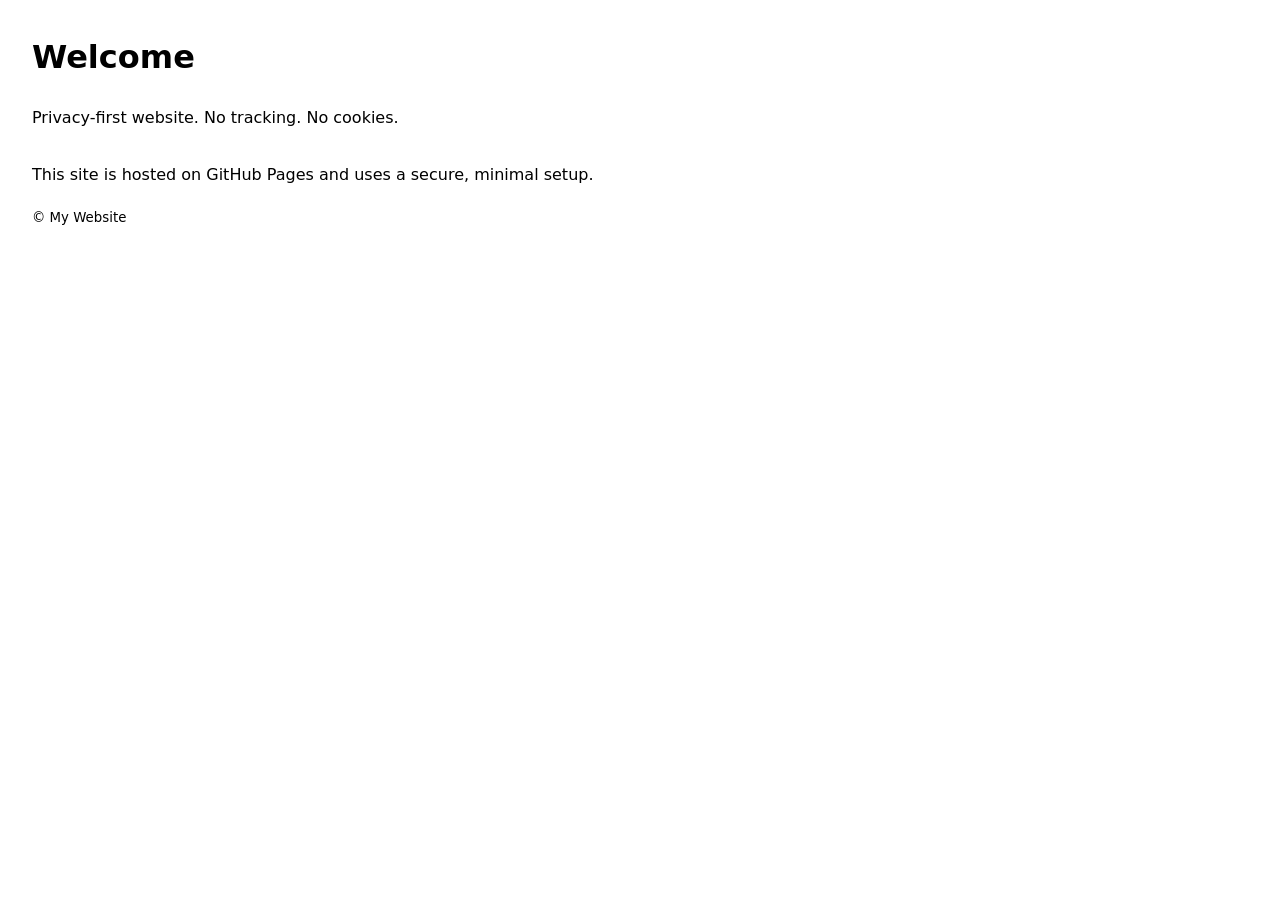
==== index.html @ 748b7004 "Create index.html" ====
<!DOCTYPE html>
<html lang="en">
<head>
  <!-- Basic -->
  <meta charset="UTF-8">
  <title>My Website</title>
  <meta name="viewport" content="width=device-width, initial-scale=1">

  <!-- Privacy-friendly defaults -->
  <meta name="referrer" content="no-referrer">
  <meta name="robots" content="index, follow">

  <!-- Content Security Policy (works on GitHub Pages) -->
  <meta http-equiv="Content-Security-Policy"
        content="
          default-src 'self';
          img-src 'self' data:;
          style-src 'self' 'unsafe-inline';
          script-src 'self';
          object-src 'none';
          base-uri 'self';
          form-action 'self';
          frame-ancestors 'none';
          upgrade-insecure-requests;
        ">

  <!-- Prevent MIME sniffing -->
  <meta http-equiv="X-Content-Type-Options" content="nosniff">

  <!-- Prevent clickjacking -->
  <meta http-equiv="X-Frame-Options" content="DENY">

  <!-- Disable overly invasive browser features -->
  <meta http-equiv="Permissions-Policy"
        content="camera=(), microphone=(), geolocation=(), payment=()">

  <!-- Basic styling (no external assets) -->
  <style>
    body {
      font-family: system-ui, -apple-system, BlinkMacSystemFont, sans-serif;
      margin: 2rem;
      line-height: 1.6;
      max-width: 800px;
    }
    header, footer {
      margin-bottom: 2rem;
    }
  </style>
</head>

<body>
  <header>
    <h1>Welcome</h1>
    <p>Privacy-first website. No tracking. No cookies.</p>
  </header>

  <main>
    <p>
      This site is hosted on GitHub Pages and uses a secure, minimal setup.
    </p>
  </main>

  <footer>
    <small>
      © <span id="year"></span> My Website
    </small>
  </footer>

  <!-- Local, minimal JS only -->
  <script>
    document.getElementById('year').textContent =
      new Date().getFullYear();
  </script>
</body>
</html>
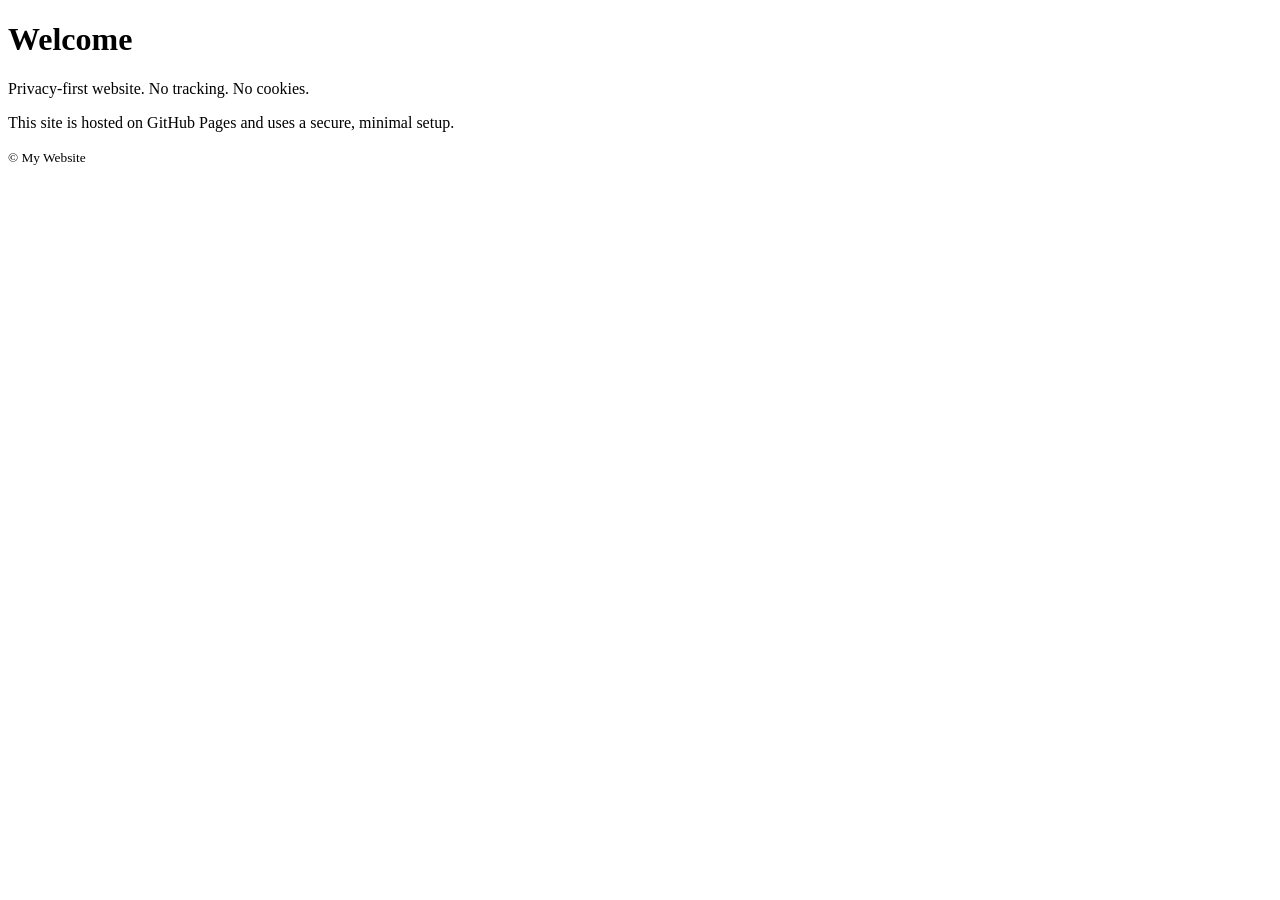
==== commit a35fffd4: "Update index.html" ====
--- a/index.html
+++ b/index.html
@@ -34,18 +34,8 @@
   <meta http-equiv="Permissions-Policy"
         content="camera=(), microphone=(), geolocation=(), payment=()">
 
-  <!-- Basic styling (no external assets) -->
-  <style>
-    body {
-      font-family: system-ui, -apple-system, BlinkMacSystemFont, sans-serif;
-      margin: 2rem;
-      line-height: 1.6;
-      max-width: 800px;
-    }
-    header, footer {
-      margin-bottom: 2rem;
-    }
-  </style>
+  <!-- Basic styling (external assets) -->
+  <link rel="stylesheet" href="styles.css">
 </head>
 
 <body>
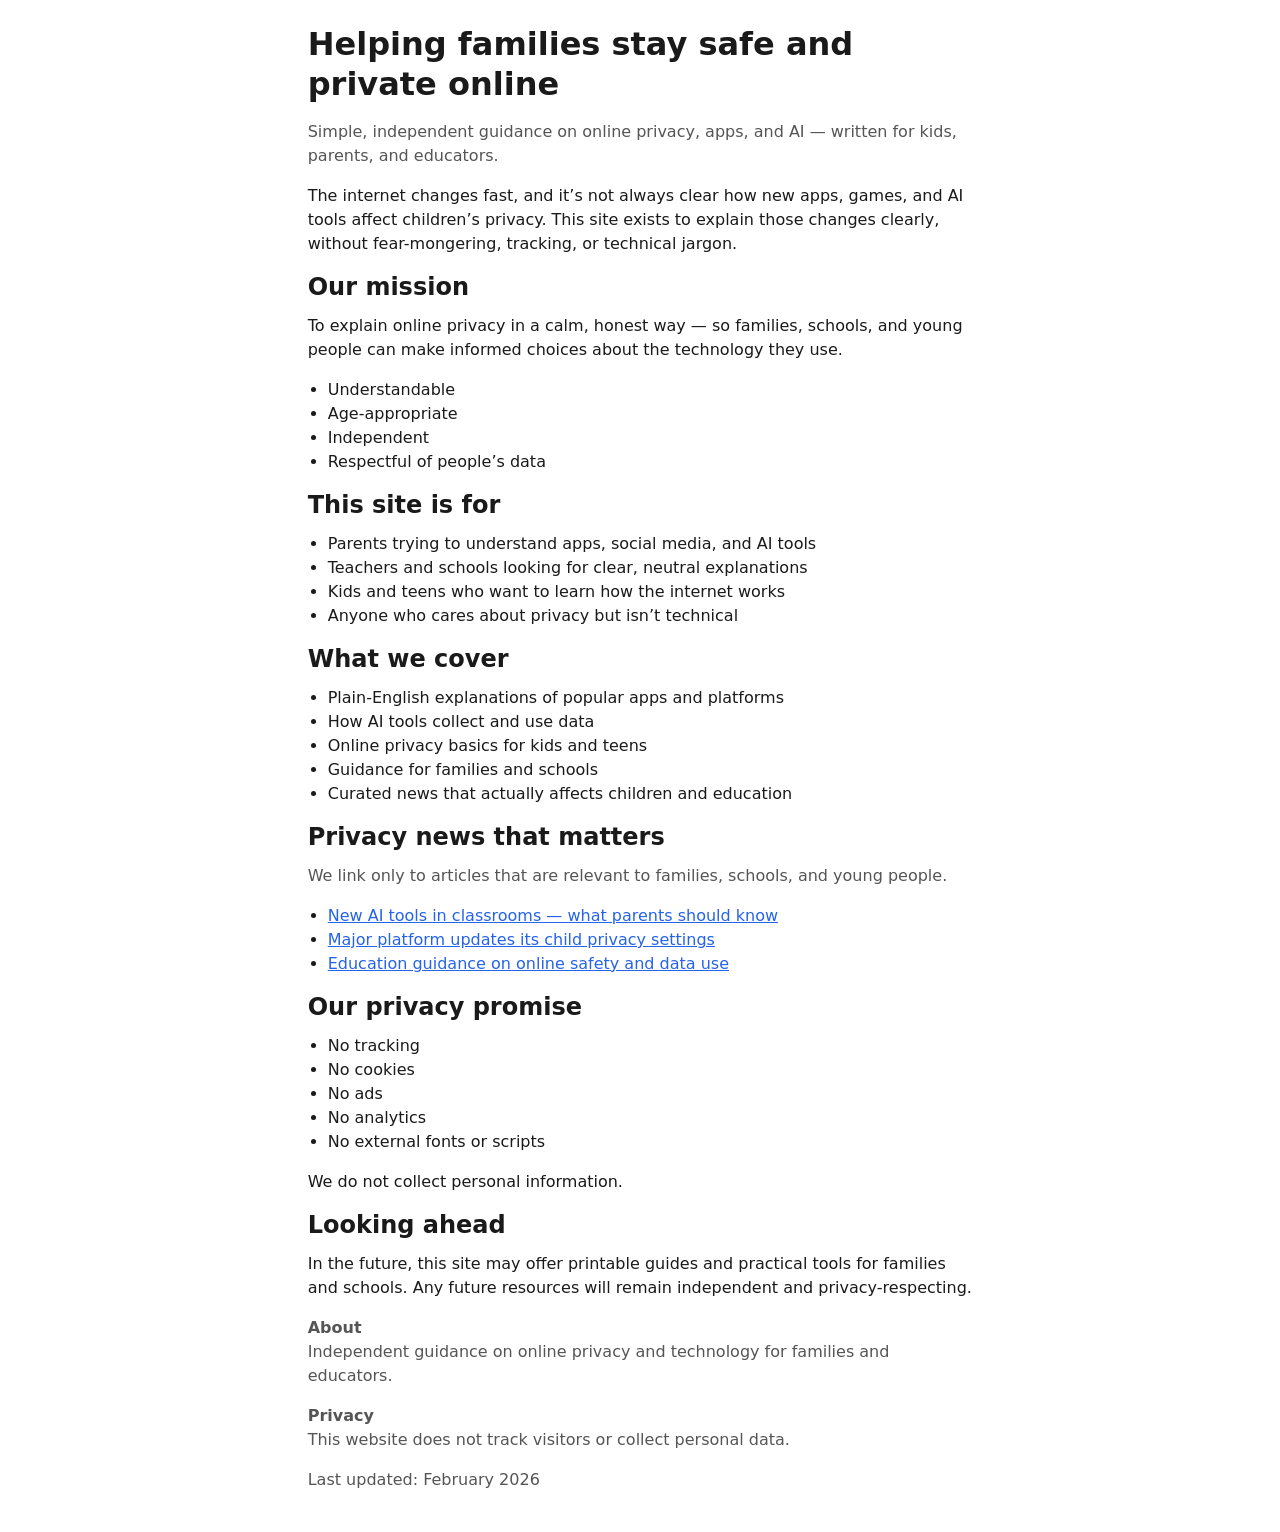
==== commit e9c23b24: "Update index.html" ====
--- a/index.html
+++ b/index.html
@@ -39,27 +39,110 @@
 </head>
 
 <body>
-  <header>
-    <h1>Welcome</h1>
-    <p>Privacy-first website. No tracking. No cookies.</p>
-  </header>
+  
+  <main>
 
-  <main>
-    <p>
-      This site is hosted on GitHub Pages and uses a secure, minimal setup.
-    </p>
+    <header>
+      <h1>Helping families stay safe and private online</h1>
+      <p class="muted">
+        Simple, independent guidance on online privacy, apps, and AI — written for kids, parents, and educators.
+      </p>
+    </header>
+
+    <section>
+      <p>
+        The internet changes fast, and it’s not always clear how new apps, games, and AI tools affect children’s privacy.
+        This site exists to explain those changes clearly, without fear-mongering, tracking, or technical jargon.
+      </p>
+    </section>
+
+    <section>
+      <h2>Our mission</h2>
+      <p>
+        To explain online privacy in a calm, honest way — so families, schools, and young people can make informed
+        choices about the technology they use.
+      </p>
+      <ul>
+        <li>Understandable</li>
+        <li>Age-appropriate</li>
+        <li>Independent</li>
+        <li>Respectful of people’s data</li>
+      </ul>
+    </section>
+
+    <section>
+      <h2>This site is for</h2>
+      <ul>
+        <li>Parents trying to understand apps, social media, and AI tools</li>
+        <li>Teachers and schools looking for clear, neutral explanations</li>
+        <li>Kids and teens who want to learn how the internet works</li>
+        <li>Anyone who cares about privacy but isn’t technical</li>
+      </ul>
+    </section>
+
+    <section>
+      <h2>What we cover</h2>
+      <ul>
+        <li>Plain-English explanations of popular apps and platforms</li>
+        <li>How AI tools collect and use data</li>
+        <li>Online privacy basics for kids and teens</li>
+        <li>Guidance for families and schools</li>
+        <li>Curated news that actually affects children and education</li>
+      </ul>
+    </section>
+
+    <section>
+      <h2>Privacy news that matters</h2>
+      <p class="muted">
+        We link only to articles that are relevant to families, schools, and young people.
+      </p>
+      <ul>
+        <li><a href="#">New AI tools in classrooms — what parents should know</a></li>
+        <li><a href="#">Major platform updates its child privacy settings</a></li>
+        <li><a href="#">Education guidance on online safety and data use</a></li>
+      </ul>
+    </section>
+
+    <section>
+      <h2>Our privacy promise</h2>
+      <ul>
+        <li>No tracking</li>
+        <li>No cookies</li>
+        <li>No ads</li>
+        <li>No analytics</li>
+        <li>No external fonts or scripts</li>
+      </ul>
+      <p>
+        We do not collect personal information.
+      </p>
+    </section>
+
+    <section>
+      <h2>Looking ahead</h2>
+      <p>
+        In the future, this site may offer printable guides and practical tools for families and schools.
+        Any future resources will remain independent and privacy-respecting.
+      </p>
+    </section>
+
+    <footer class="muted">
+      <p>
+        <strong>About</strong><br>
+        Independent guidance on online privacy and technology for families and educators.
+      </p>
+
+      <p>
+        <strong>Privacy</strong><br>
+        This website does not track visitors or collect personal data.
+      </p>
+
+      <p>
+        Last updated: February 2026
+      </p>
+    </footer>
+
   </main>
 
-  <footer>
-    <small>
-      © <span id="year"></span> My Website
-    </small>
-  </footer>
-
-  <!-- Local, minimal JS only -->
-  <script>
-    document.getElementById('year').textContent =
-      new Date().getFullYear();
-  </script>
 </body>
 </html>
+
--- a/styles.css
+++ b/styles.css
@@ -0,0 +1,134 @@
+/* =========================
+   RESET (minimal)
+   ========================= */
+
+*,
+*::before,
+*::after {
+  box-sizing: border-box;
+  margin: 0;
+}
+
+html {
+  line-height: 1.5;
+  -webkit-text-size-adjust: 100%;
+}
+
+body {
+  min-height: 100vh;
+  font-family: system-ui, -apple-system, "Segoe UI",
+               Roboto, Ubuntu, Cantarell, Arial, sans-serif;
+  background: var(--bg);
+  color: var(--text);
+}
+
+/* =========================
+   THEME VARIABLES
+   ========================= */
+
+:root {
+  /* Light mode (default) */
+  --bg: #ffffff;
+  --text: #1a1a1a;
+  --muted: #555555;
+  --primary: #2563eb;   /* calm blue */
+  --border: #e5e7eb;
+
+  --max-width: 70ch;
+  --space: 1rem;
+}
+
+/* Dark mode – automatic, no JS */
+@media (prefers-color-scheme: dark) {
+  :root {
+    --bg: #0f172a;
+    --text: #e5e7eb;
+    --muted: #94a3b8;
+    --primary: #60a5fa;
+    --border: #334155;
+  }
+}
+
+/* =========================
+   BASE ELEMENTS
+   ========================= */
+
+main {
+  max-width: var(--max-width);
+  margin: auto;
+  padding: calc(var(--space) * 1.5);
+}
+
+h1, h2, h3 {
+  line-height: 1.25;
+  margin-bottom: 0.5em;
+}
+
+p {
+  margin-bottom: 1em;
+}
+
+a {
+  color: var(--primary);
+  text-decoration: underline;
+}
+
+a:hover {
+  text-decoration-thickness: 2px;
+}
+
+/* =========================
+   LISTS & MEDIA
+   ========================= */
+
+ul, ol {
+  padding-left: 1.25em;
+  margin-bottom: 1em;
+}
+
+img {
+  max-width: 100%;
+  height: auto;
+  border-radius: 0.25rem;
+}
+
+/* =========================
+   FORMS (simple & safe)
+   ========================= */
+
+input,
+button,
+textarea {
+  font: inherit;
+  padding: 0.5em;
+  border: 1px solid var(--border);
+  border-radius: 0.25rem;
+  background: var(--bg);
+  color: var(--text);
+}
+
+button {
+  cursor: pointer;
+}
+
+button:focus-visible,
+input:focus-visible {
+  outline: 2px solid var(--primary);
+  outline-offset: 2px;
+}
+
+/* =========================
+   UTILITIES
+   ========================= */
+
+.center {
+  text-align: center;
+}
+
+.muted {
+  color: var(--muted);
+}
+
+.hidden {
+  display: none !important;
+}
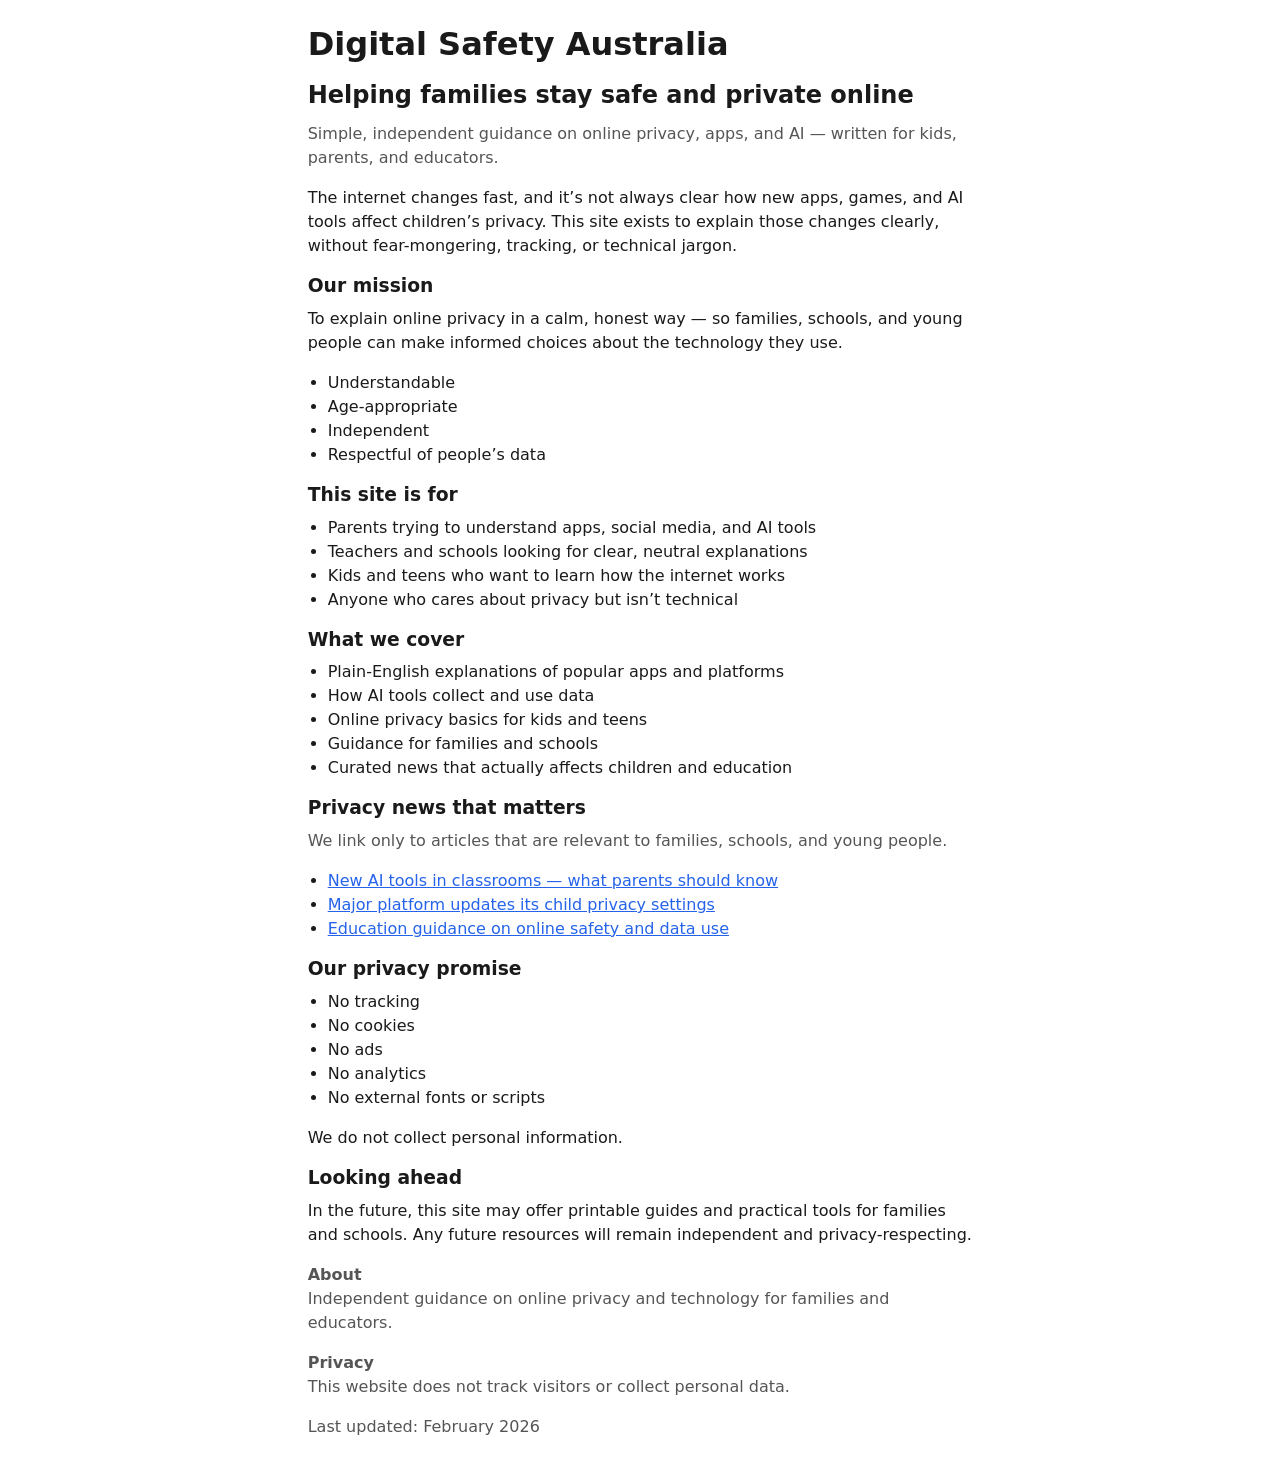
==== commit 0d8c3660: "Update index.html" ====
--- a/index.html
+++ b/index.html
@@ -43,7 +43,8 @@
   <main>
 
     <header>
-      <h1>Helping families stay safe and private online</h1>
+      <h1>Digital Safety Australia</h1>
+      <h2>Helping families stay safe and private online</h2>
       <p class="muted">
         Simple, independent guidance on online privacy, apps, and AI — written for kids, parents, and educators.
       </p>
@@ -57,7 +58,7 @@
     </section>
 
     <section>
-      <h2>Our mission</h2>
+      <h3>Our mission</h3>
       <p>
         To explain online privacy in a calm, honest way — so families, schools, and young people can make informed
         choices about the technology they use.
@@ -71,7 +72,7 @@
     </section>
 
     <section>
-      <h2>This site is for</h2>
+      <h3>This site is for</h3>
       <ul>
         <li>Parents trying to understand apps, social media, and AI tools</li>
         <li>Teachers and schools looking for clear, neutral explanations</li>
@@ -81,7 +82,7 @@
     </section>
 
     <section>
-      <h2>What we cover</h2>
+      <h3>What we cover</h3>
       <ul>
         <li>Plain-English explanations of popular apps and platforms</li>
         <li>How AI tools collect and use data</li>
@@ -92,7 +93,7 @@
     </section>
 
     <section>
-      <h2>Privacy news that matters</h2>
+      <h3>Privacy news that matters</h3>
       <p class="muted">
         We link only to articles that are relevant to families, schools, and young people.
       </p>
@@ -104,7 +105,7 @@
     </section>
 
     <section>
-      <h2>Our privacy promise</h2>
+      <h3>Our privacy promise</h3>
       <ul>
         <li>No tracking</li>
         <li>No cookies</li>
@@ -118,7 +119,7 @@
     </section>
 
     <section>
-      <h2>Looking ahead</h2>
+      <h3>Looking ahead</h3>
       <p>
         In the future, this site may offer printable guides and practical tools for families and schools.
         Any future resources will remain independent and privacy-respecting.
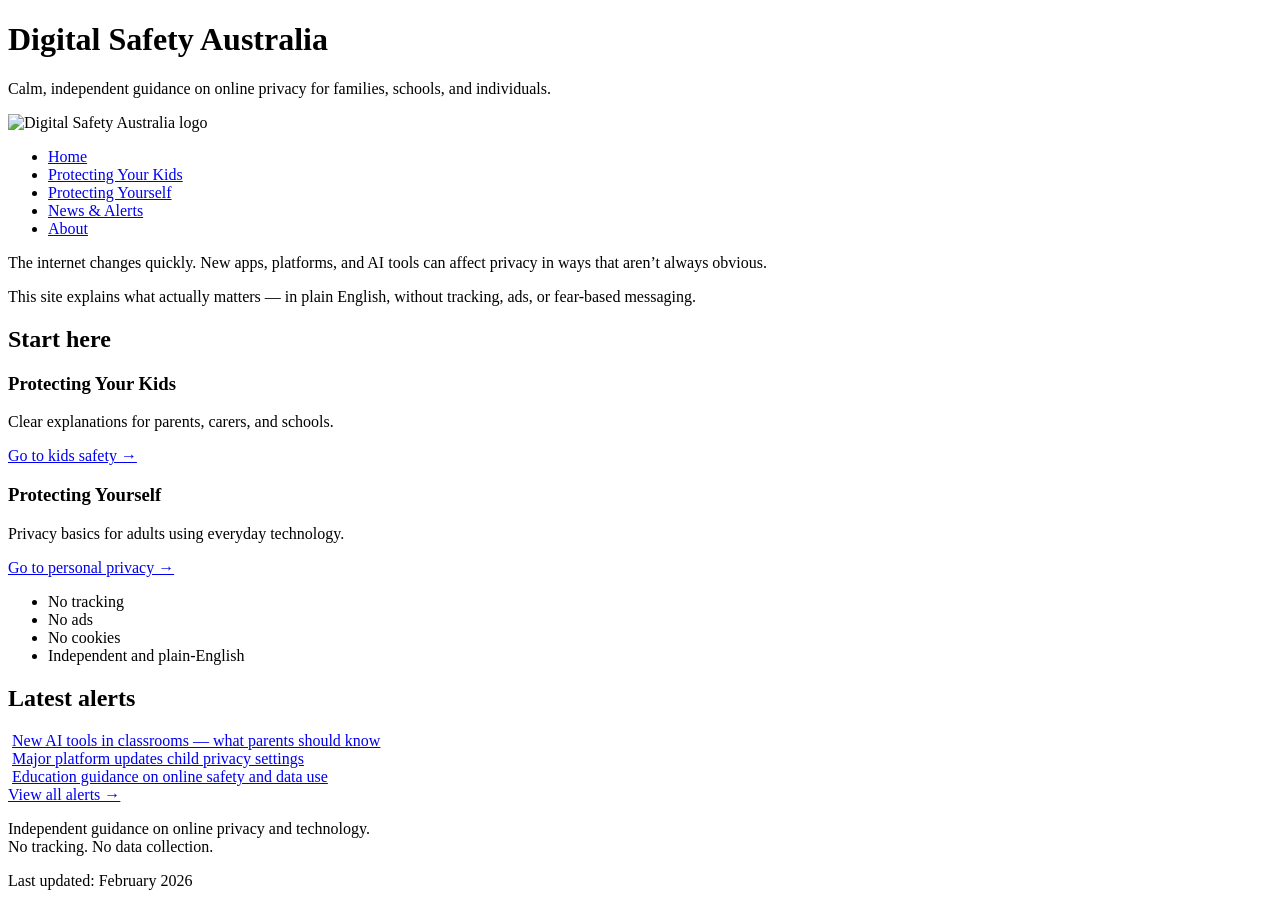
==== commit 32dd2f95: "Update index.html" ====
--- a/index.html
+++ b/index.html
@@ -35,115 +35,117 @@
         content="camera=(), microphone=(), geolocation=(), payment=()">
 
   <!-- Basic styling (external assets) -->
-  <link rel="stylesheet" href="styles.css">
+  <link rel="stylesheet" href="styles_v3.css">
 </head>
 
 <body>
-  
-  <main>
 
-    <header>
+  <header>
+    <div class="header-text">
       <h1>Digital Safety Australia</h1>
-      <h2>Helping families stay safe and private online</h2>
-      <p class="muted">
-        Simple, independent guidance on online privacy, apps, and AI — written for kids, parents, and educators.
+      <p class="tagline">
+        Calm, independent guidance on online privacy for families, schools, and individuals.
       </p>
-    </header>
+    </div>
 
-    <section>
-      <p>
-        The internet changes fast, and it’s not always clear how new apps, games, and AI tools affect children’s privacy.
-        This site exists to explain those changes clearly, without fear-mongering, tracking, or technical jargon.
-      </p>
+    <img 
+      src="images/logo_1.png" 
+      alt="Digital Safety Australia logo" 
+      class="logo"
+    >
+  </header>
+
+
+  <nav>
+    <ul class="menu">
+      <li><a href="index.html">Home</a></li>
+      <li><a href="protecting_kids.html">Protecting Your Kids</a></li>
+      <li><a href="protecting_yourself.html">Protecting Yourself</a></li>
+      <li><a href="news_alerts.html">News & Alerts</a></li>
+      <li><a href="about.html">About</a></li>
+    </ul>
+  </nav>
+
+  <main class="home-layout">
+
+    <!-- MAIN COLUMN -->
+    <section class="home-main">
+
+      <section class="intro">
+        <p>
+          The internet changes quickly. New apps, platforms, and AI tools can affect privacy
+          in ways that aren’t always obvious.
+        </p>
+        <p>
+          This site explains what actually matters — in plain English, without tracking,
+          ads, or fear-based messaging.
+        </p>
+      </section>
+
+      <section class="paths">
+        <h2>Start here</h2>
+
+        <div class="path">
+          <h3>Protecting Your Kids</h3>
+          <p>Clear explanations for parents, carers, and schools.</p>
+          <a href="protecting_kids.html">Go to kids safety →</a>
+        </div>
+
+        <div class="path">
+          <h3>Protecting Yourself</h3>
+          <p>Privacy basics for adults using everyday technology.</p>
+          <a href="protecting_yourself.html">Go to personal privacy →</a>
+        </div>
+      </section>
+
+      <section class="trust">
+        <ul>
+          <li>No tracking</li>
+          <li>No ads</li>
+          <li>No cookies</li>
+          <li>Independent and plain-English</li>
+        </ul>
+      </section>
+
     </section>
 
-    <section>
-      <h3>Our mission</h3>
-      <p>
-        To explain online privacy in a calm, honest way — so families, schools, and young people can make informed
-        choices about the technology they use.
-      </p>
-      <ul>
-        <li>Understandable</li>
-        <li>Age-appropriate</li>
-        <li>Independent</li>
-        <li>Respectful of people’s data</li>
-      </ul>
-    </section>
+    <!-- SIDEBAR -->
+    <aside class="home-sidebar">
 
-    <section>
-      <h3>This site is for</h3>
-      <ul>
-        <li>Parents trying to understand apps, social media, and AI tools</li>
-        <li>Teachers and schools looking for clear, neutral explanations</li>
-        <li>Kids and teens who want to learn how the internet works</li>
-        <li>Anyone who cares about privacy but isn’t technical</li>
-      </ul>
-    </section>
+      <h2>Latest alerts</h2>
 
-    <section>
-      <h3>What we cover</h3>
-      <ul>
-        <li>Plain-English explanations of popular apps and platforms</li>
-        <li>How AI tools collect and use data</li>
-        <li>Online privacy basics for kids and teens</li>
-        <li>Guidance for families and schools</li>
-        <li>Curated news that actually affects children and education</li>
-      </ul>
-    </section>
+      <article class="alert">
+        <img src="placeholder.jpg" alt="">
+        <a href="#">New AI tools in classrooms — what parents should know</a>
+      </article>
 
-    <section>
-      <h3>Privacy news that matters</h3>
-      <p class="muted">
-        We link only to articles that are relevant to families, schools, and young people.
-      </p>
-      <ul>
-        <li><a href="#">New AI tools in classrooms — what parents should know</a></li>
-        <li><a href="#">Major platform updates its child privacy settings</a></li>
-        <li><a href="#">Education guidance on online safety and data use</a></li>
-      </ul>
-    </section>
+      <article class="alert">
+        <img src="placeholder.jpg" alt="">
+        <a href="#">Major platform updates child privacy settings</a>
+      </article>
 
-    <section>
-      <h3>Our privacy promise</h3>
-      <ul>
-        <li>No tracking</li>
-        <li>No cookies</li>
-        <li>No ads</li>
-        <li>No analytics</li>
-        <li>No external fonts or scripts</li>
-      </ul>
-      <p>
-        We do not collect personal information.
-      </p>
-    </section>
+      <article class="alert">
+        <img src="placeholder.jpg" alt="">
+        <a href="#">Education guidance on online safety and data use</a>
+      </article>
 
-    <section>
-      <h3>Looking ahead</h3>
-      <p>
-        In the future, this site may offer printable guides and practical tools for families and schools.
-        Any future resources will remain independent and privacy-respecting.
-      </p>
-    </section>
+      <a class="more-link" href="news_alerts.html">
+        View all alerts →
+      </a>
 
-    <footer class="muted">
-      <p>
-        <strong>About</strong><br>
-        Independent guidance on online privacy and technology for families and educators.
-      </p>
-
-      <p>
-        <strong>Privacy</strong><br>
-        This website does not track visitors or collect personal data.
-      </p>
-
-      <p>
-        Last updated: February 2026
-      </p>
-    </footer>
+    </aside>
 
   </main>
 
+  <footer>
+    <p>
+      Independent guidance on online privacy and technology.<br>
+      No tracking. No data collection.
+    </p>
+    <p class="muted">
+      Last updated: February 2026
+    </p>
+  </footer>
+
 </body>
 </html>
-
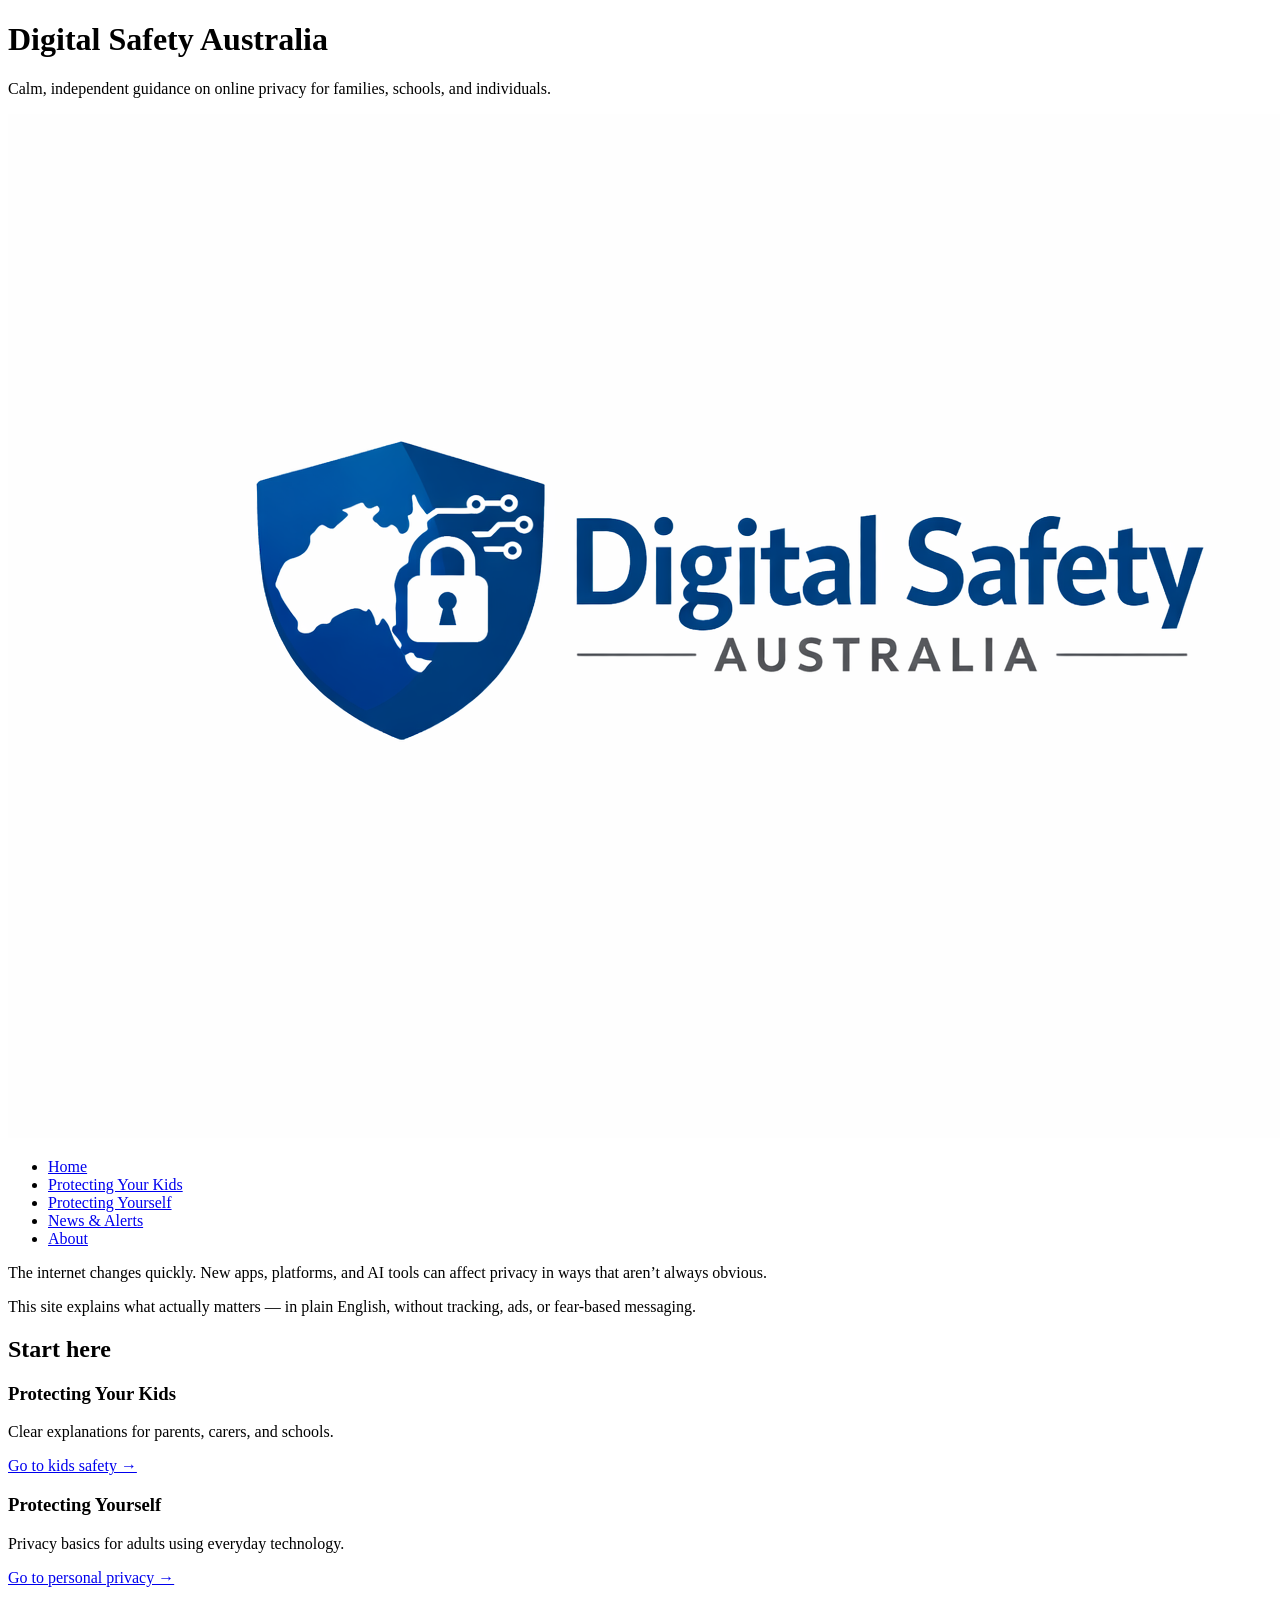
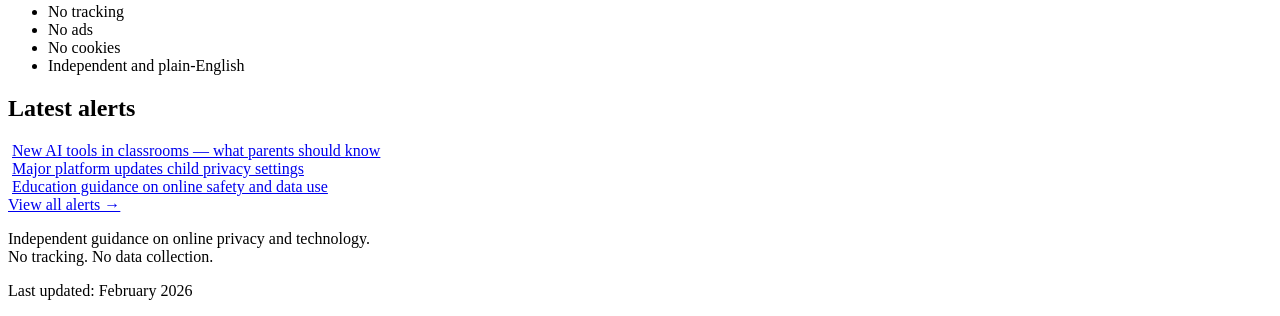
==== commit 9b3edbfa: "Update index.html" ====
--- a/index.html
+++ b/index.html
@@ -49,7 +49,7 @@
     </div>
 
     <img 
-      src="images/logo_1.png" 
+      src="logo_1.png" 
       alt="Digital Safety Australia logo" 
       class="logo"
     >
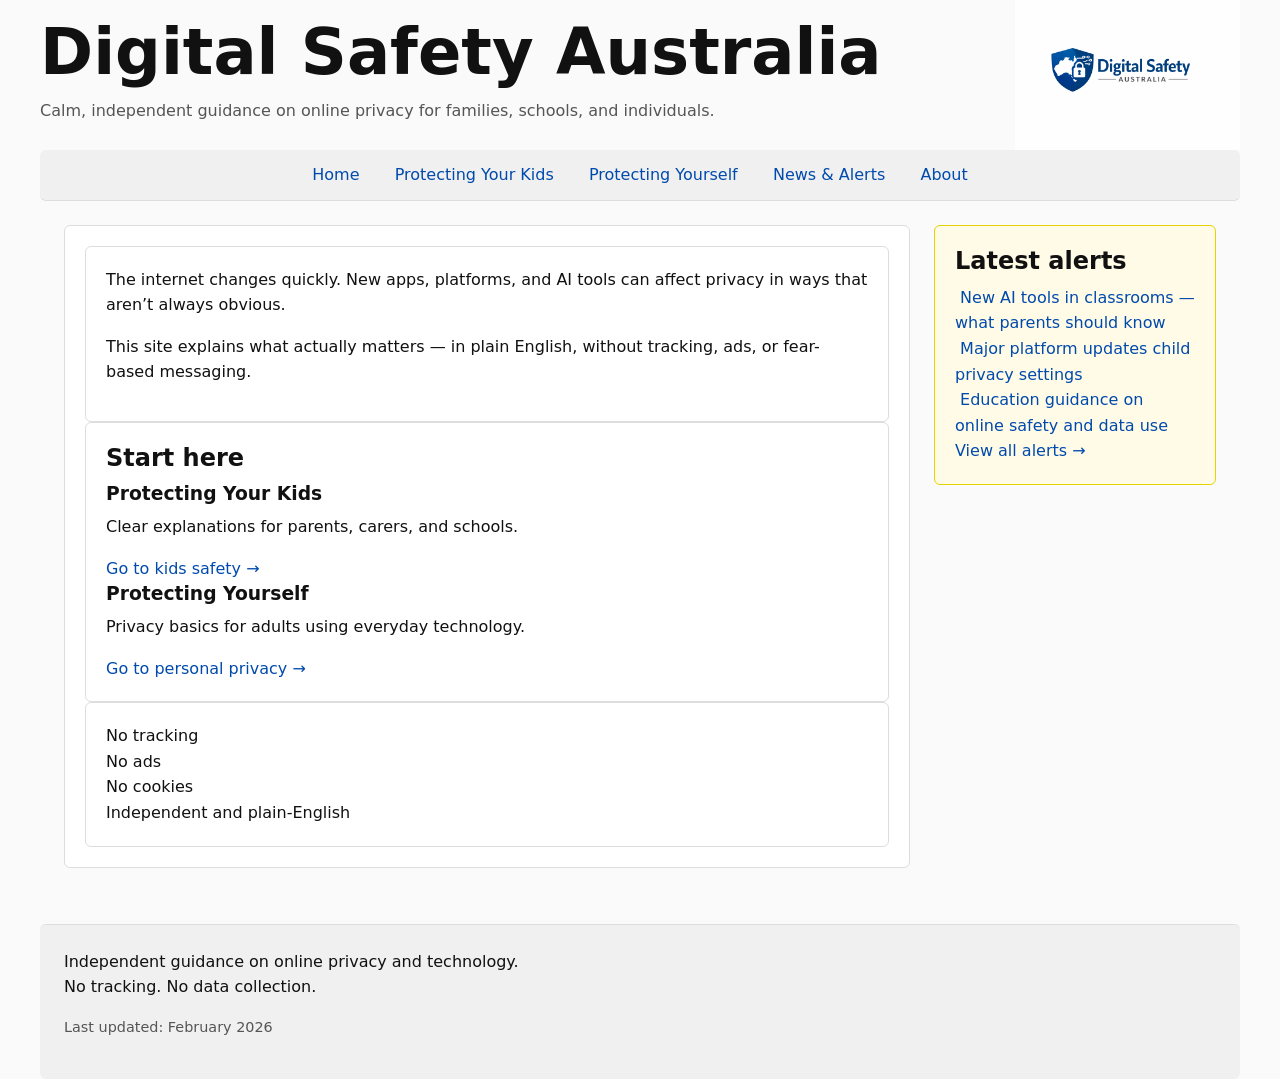
==== commit 6b5774b7: "Update index.html" ====
--- a/index.html
+++ b/index.html
@@ -35,7 +35,7 @@
         content="camera=(), microphone=(), geolocation=(), payment=()">
 
   <!-- Basic styling (external assets) -->
-  <link rel="stylesheet" href="styles_v3.css">
+  <link rel="stylesheet" href="styles.css">
 </head>
 
 <body>
--- a/styles.css
+++ b/styles.css
@@ -0,0 +1,236 @@
+/* ================================
+   1. CSS RESET / BASELINE
+   ================================ */
+
+/* Remove default browser spacing */
+* {
+  margin: 0;                 /* Remove default margins */
+  padding: 0;                /* Remove default padding */
+  box-sizing: border-box;    /* Include padding/border in width calculations */
+}
+
+/* Base document styles */
+html {
+  font-size: 16px;           /* Standard readable base size */
+}
+
+/* Global body styles */
+body {
+  font-family: system-ui, -apple-system, BlinkMacSystemFont, sans-serif;
+  line-height: 1.6;          /* Comfortable reading line height */
+  color: #111;               /* High-contrast text */
+  background-color: #fafafa; /* Light neutral background */
+}
+
+
+/* ================================
+   2. TYPOGRAPHY
+   ================================ */
+
+h1, h2, h3 {
+  line-height: 1.3;          /* Tighter headings */
+  margin-bottom: 0.5rem;     /* Space below headings */
+}
+
+p {
+  margin-bottom: 1rem;       /* Space between paragraphs */
+}
+
+ul {
+  list-style: none;          /* Remove bullet points */
+}
+
+a {
+  color: #004aad;            /* Accessible blue */
+  text-decoration: none;    /* Remove underline */
+}
+
+a:hover {
+  text-decoration: underline; /* Restore underline on hover */
+}
+
+/* Muted helper class */
+.muted {
+  color: #555;               /* Softer text */
+  font-size: 0.9rem;         /* Slightly smaller text */
+}
+
+
+/* ================================
+   3. HEADER
+   ================================ */
+
+
+header {
+  display: flex;                 /* Use flexbox to lay out header children */
+  align-items: center;           /* Vertically center items (text + logo) */
+  justify-content: space-between;/* Push text to left, logo to right */
+  gap: 1.5rem;                   /* Space between text block and logo */
+}
+
+/* Group heading and tagline vertically */
+.header-text {
+  display: flex;                 /* Enable flex layout inside text group */
+  flex-direction: column;        /* Stack h1 above tagline */
+}
+
+/* Remove default browser margin on h1 */
+.header-text h1 {
+  margin: 0;                     /* Prevent unwanted extra spacing */
+  font-size: 4.0rem;             /* Heading font size */
+}
+
+/* Style the tagline text */
+.tagline {
+  margin-top: 0.25rem;           /* Small space below the heading */
+  color: #555;                   /* Softer grey for secondary text */
+}
+
+/* Control logo size without distortion */
+header img {
+  height: 150px;                  /* Set logo height */
+  width: auto;                   /* Keep correct aspect ratio */
+}
+
+/* Responsive: stack on small screens */
+@media (max-width: 768px) {
+  header {
+    flex-direction: column;      /* Stack items vertically */
+    text-align: center;          /* Center text */
+  }
+
+  header img {
+    height: 150px;                /* Slightly smaller logo */
+    margin-top: 0rem;            /* Space above logo */
+    margin-bottom: 2rem;
+  }
+}
+
+
+
+/* ================================
+   4. NAVIGATION (FLEXBOX)
+   ================================ */
+
+nav {
+  background-color: #f0f0f0; /* Light contrast bar */
+  border-bottom: 1px solid #ddd;
+}
+
+/* Navigation list */
+.menu {
+  display: flex;             /* Enable Flexbox */
+  justify-content: center;   /* Center items horizontally */
+  align-items: center;       /* Align items vertically */
+  gap: 1rem;                 /* Space between menu items */
+  padding: 0.75rem 1rem;     /* Space around menu */
+  flex-wrap: wrap;           /* Allow wrapping on small screens */
+}
+
+/* Navigation links */
+.menu a {
+  padding: 0.4rem 0.6rem;    /* Clickable area */
+  border-radius: 4px;        /* Soft corners */
+}
+
+/* Hover/focus state */
+.menu a:hover,
+.menu a:focus {
+  background-color: #e0e0e0; /* Visual feedback */
+}
+
+
+/* ================================
+   5. MAIN LAYOUT (CSS GRID)
+   ================================ */
+
+/*
+  Mobile-first:
+  Single column by default
+*/
+main {
+  display: grid;             /* Enable CSS Grid */
+  grid-template-columns: 1fr;/* One column on mobile */
+  gap: 1.5rem;               /* Space between sections */
+  padding: 1.5rem;           /* Page padding */
+}
+
+/* Core content sections */
+section {
+  background-color: #ffffff;
+  padding: 1.25rem;
+  border-radius: 6px;
+  border: 1px solid #ddd;
+}
+
+/* Sidebar / alerts */
+aside {
+  background-color: #fffbe6; /* Soft alert background */
+  padding: 1.25rem;
+  border-radius: 6px;
+  border: 1px solid #e6d200;
+}
+
+
+/* ================================
+   6. ARTICLE / LIST FLEX EXAMPLE
+   ================================ */
+
+/* Example: alert/news list inside aside */
+aside ul {
+  display: flex;             /* Flexbox for vertical stacking */
+  flex-direction: column;    /* Stack items vertically */
+  gap: 0.75rem;              /* Space between items */
+}
+
+
+/* ================================
+   7. TABLET LAYOUT
+   ================================ */
+
+@media (min-width: 768px) {
+
+  /* Two-column layout:
+     main content + sidebar */
+  main {
+    grid-template-columns: 3fr 1fr; /* Content wider than aside */
+    align-items: start;             /* Align columns to top */
+  }
+
+  /* Ensure aside sits to the right */
+  aside {
+    grid-column: 2;                 /* Place in second column */
+  }
+}
+
+
+/* ================================
+   8. DESKTOP LAYOUT
+   ================================ */
+
+@media (min-width: 1024px) {
+
+  body {
+    max-width: 1200px;        /* Limit line length */
+    margin: 0 auto;           /* Center site */
+  }
+
+  header,
+  nav,
+  footer {
+    border-radius: 6px;       /* Slight polish on large screens */
+  }
+}
+
+
+/* ================================
+   9. FOOTER
+   ================================ */
+
+footer {
+  margin-top: 2rem;           /* Space above footer */
+  padding: 1.5rem;
+  background-color: #f0f0f0;
+  border-top: 1px solid #ddd;
+}
+
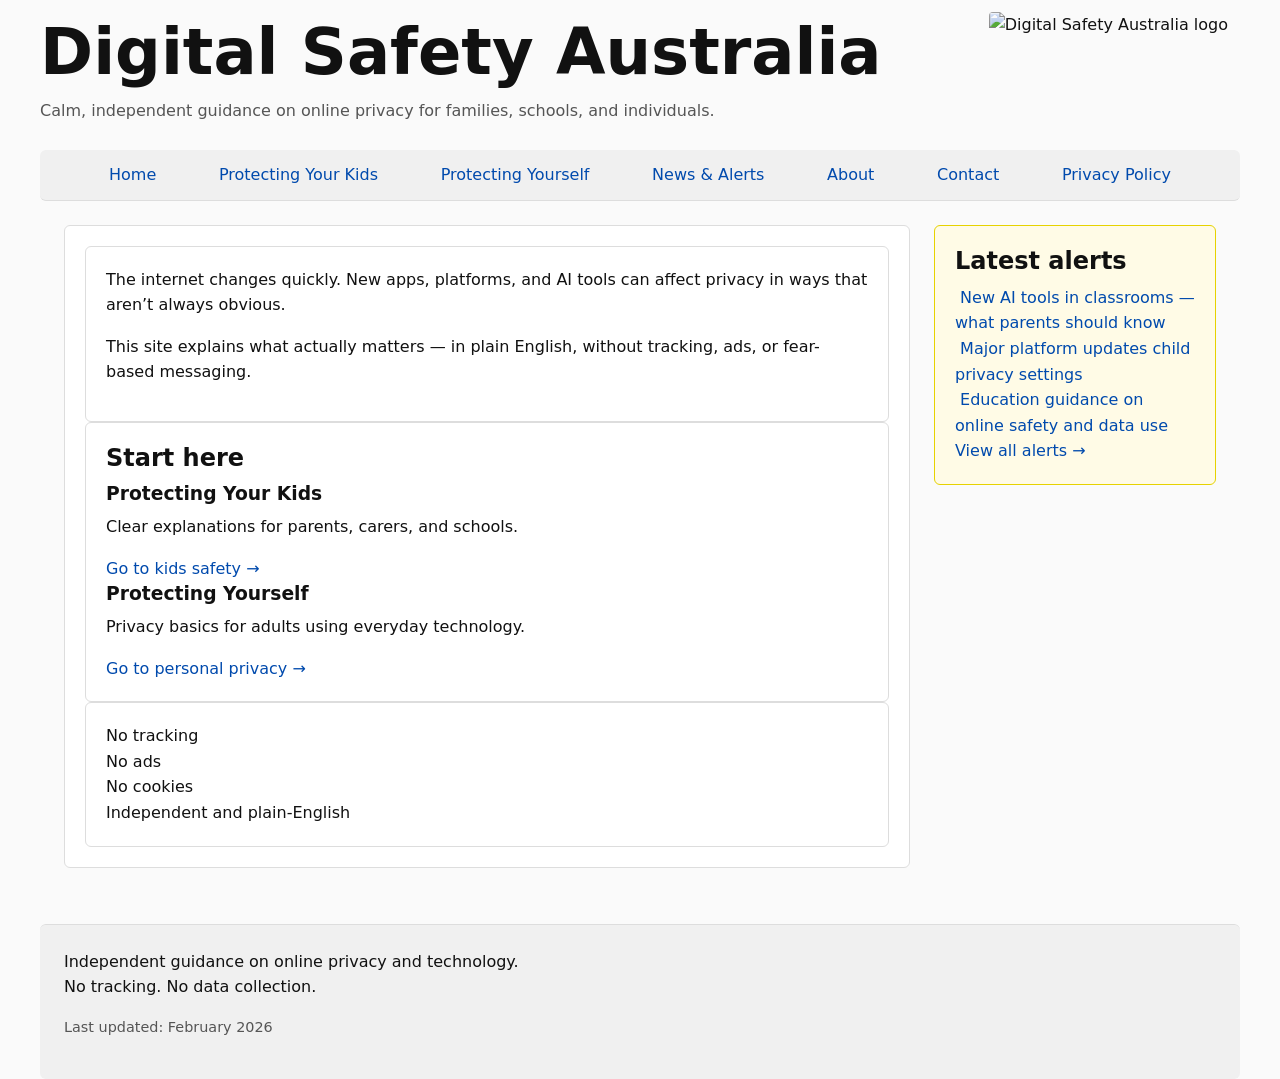
==== commit 52a041f4: "Update index.html" ====
--- a/index.html
+++ b/index.html
@@ -49,7 +49,7 @@
     </div>
 
     <img 
-      src="logo_1.png" 
+      src="images/logo_1.png" 
       alt="Digital Safety Australia logo" 
       class="logo"
     >
@@ -63,6 +63,8 @@
       <li><a href="protecting_yourself.html">Protecting Yourself</a></li>
       <li><a href="news_alerts.html">News & Alerts</a></li>
       <li><a href="about.html">About</a></li>
+      <li><a href="contact.html">Contact</a></li>
+      <li><a href="privacy_policy.html">Privacy Policy</a></li>
     </ul>
   </nav>
 
@@ -149,3 +151,6 @@
 
 </body>
 </html>
+
+</body>
+</html>
--- a/styles.css
+++ b/styles.css
@@ -1,25 +1,64 @@
+/* ================================
+   0. COLOR SYSTEM (AUTO DAY / NIGHT)
+   ================================ */
+
+/* Light mode (default) */
+:root {
+  --bg-body: #fafafa;
+  --bg-surface: #ffffff;
+  --bg-nav: #f0f0f0;
+  --bg-aside: #fffbe6;
+
+  --text-main: #111111;
+  --text-muted: #555555;
+  --link-color: #004aad;
+
+  --border-light: #dddddd;
+  --border-accent: #e6d200;
+}
+
+/* Dark mode (auto via OS setting) */
+@media (prefers-color-scheme: dark) {
+  :root {
+    --bg-body: #0f172a;
+    --bg-surface: #1e293b;
+    --bg-nav: #020617;
+    --bg-aside: #1e293b;
+
+    --text-main: #e5e7eb;
+    --text-muted: #9ca3af;
+    --link-color: #60a5fa;
+
+    --border-light: #334155;
+    --border-accent: #475569;
+  }
+}
+
+/* Optional smooth transition */
+* {
+  transition: background-color 0.25s ease, color 0.25s ease, border-color 0.25s ease;
+}
+
+
 /* ================================
    1. CSS RESET / BASELINE
    ================================ */
 
-/* Remove default browser spacing */
 * {
-  margin: 0;                 /* Remove default margins */
-  padding: 0;                /* Remove default padding */
-  box-sizing: border-box;    /* Include padding/border in width calculations */
-}
-
-/* Base document styles */
+  margin: 0;
+  padding: 0;
+  box-sizing: border-box;
+}
+
 html {
-  font-size: 16px;           /* Standard readable base size */
-}
-
-/* Global body styles */
+  font-size: 16px;
+}
+
 body {
   font-family: system-ui, -apple-system, BlinkMacSystemFont, sans-serif;
-  line-height: 1.6;          /* Comfortable reading line height */
-  color: #111;               /* High-contrast text */
-  background-color: #fafafa; /* Light neutral background */
+  line-height: 1.6;
+  color: var(--text-main);
+  background-color: var(--bg-body);
 }
 
 
@@ -28,31 +67,30 @@
    ================================ */
 
 h1, h2, h3 {
-  line-height: 1.3;          /* Tighter headings */
-  margin-bottom: 0.5rem;     /* Space below headings */
+  line-height: 1.3;
+  margin-bottom: 0.5rem;
 }
 
 p {
-  margin-bottom: 1rem;       /* Space between paragraphs */
+  margin-bottom: 1rem;
 }
 
 ul {
-  list-style: none;          /* Remove bullet points */
+  list-style: none;
 }
 
 a {
-  color: #004aad;            /* Accessible blue */
-  text-decoration: none;    /* Remove underline */
+  color: var(--link-color);
+  text-decoration: none;
 }
 
 a:hover {
-  text-decoration: underline; /* Restore underline on hover */
-}
-
-/* Muted helper class */
+  text-decoration: underline;
+}
+
 .muted {
-  color: #555;               /* Softer text */
-  font-size: 0.9rem;         /* Slightly smaller text */
+  color: var(--text-muted);
+  font-size: 0.9rem;
 }
 
 
@@ -60,83 +98,74 @@
    3. HEADER
    ================================ */
 
-
 header {
-  display: flex;                 /* Use flexbox to lay out header children */
-  align-items: center;           /* Vertically center items (text + logo) */
-  justify-content: space-between;/* Push text to left, logo to right */
-  gap: 1.5rem;                   /* Space between text block and logo */
-}
-
-/* Group heading and tagline vertically */
+  display: flex;
+  align-items: center;
+  justify-content: space-between;
+  gap: 1.5rem;
+}
+
 .header-text {
-  display: flex;                 /* Enable flex layout inside text group */
-  flex-direction: column;        /* Stack h1 above tagline */
-}
-
-/* Remove default browser margin on h1 */
+  display: flex;
+  flex-direction: column;
+}
+
 .header-text h1 {
-  margin: 0;                     /* Prevent unwanted extra spacing */
-  font-size: 4.0rem;             /* Heading font size */
-}
-
-/* Style the tagline text */
+  margin: 0;
+  font-size: 4rem;
+}
+
 .tagline {
-  margin-top: 0.25rem;           /* Small space below the heading */
-  color: #555;                   /* Softer grey for secondary text */
-}
-
-/* Control logo size without distortion */
+  margin-top: 0.25rem;
+  color: var(--text-muted);
+}
+
 header img {
-  height: 150px;                  /* Set logo height */
-  width: auto;                   /* Keep correct aspect ratio */
-}
-
-/* Responsive: stack on small screens */
+  height: 150px;
+  width: auto;
+  border-radius: 1rem;
+  padding: 0.75rem;  
+  mix-blend-mode: multiply;
+}
+
 @media (max-width: 768px) {
   header {
-    flex-direction: column;      /* Stack items vertically */
-    text-align: center;          /* Center text */
+    flex-direction: column;
+    text-align: center;
   }
 
   header img {
-    height: 150px;                /* Slightly smaller logo */
-    margin-top: 0rem;            /* Space above logo */
+    height: 150px;
     margin-bottom: 2rem;
   }
 }
 
 
-
 /* ================================
    4. NAVIGATION (FLEXBOX)
    ================================ */
 
 nav {
-  background-color: #f0f0f0; /* Light contrast bar */
-  border-bottom: 1px solid #ddd;
-}
-
-/* Navigation list */
+  background-color: var(--bg-nav);
+  border-bottom: 1px solid var(--border-light);
+}
+
 .menu {
-  display: flex;             /* Enable Flexbox */
-  justify-content: center;   /* Center items horizontally */
-  align-items: center;       /* Align items vertically */
-  gap: 1rem;                 /* Space between menu items */
-  padding: 0.75rem 1rem;     /* Space around menu */
-  flex-wrap: wrap;           /* Allow wrapping on small screens */
-}
-
-/* Navigation links */
+  display: flex;
+  justify-content: space-evenly;
+  align-items: center;
+  padding: 0.75rem 1rem;
+  flex-wrap: wrap;
+}
+
 .menu a {
-  padding: 0.4rem 0.6rem;    /* Clickable area */
-  border-radius: 4px;        /* Soft corners */
-}
-
-/* Hover/focus state */
+  padding: 0.4rem 0.6rem;
+  border-radius: 4px;
+}
+
 .menu a:hover,
 .menu a:focus {
-  background-color: #e0e0e0; /* Visual feedback */
+  background-color: var(--border-light);
 }
 
 
@@ -144,31 +173,25 @@
    5. MAIN LAYOUT (CSS GRID)
    ================================ */
 
-/*
-  Mobile-first:
-  Single column by default
-*/
 main {
-  display: grid;             /* Enable CSS Grid */
-  grid-template-columns: 1fr;/* One column on mobile */
-  gap: 1.5rem;               /* Space between sections */
-  padding: 1.5rem;           /* Page padding */
-}
-
-/* Core content sections */
+  display: grid;
+  grid-template-columns: 1fr;
+  gap: 1.5rem;
+  padding: 1.5rem;
+}
+
 section {
-  background-color: #ffffff;
+  background-color: var(--bg-surface);
   padding: 1.25rem;
   border-radius: 6px;
-  border: 1px solid #ddd;
-}
-
-/* Sidebar / alerts */
+  border: 1px solid var(--border-light);
+}
+
 aside {
-  background-color: #fffbe6; /* Soft alert background */
+  background-color: var(--bg-aside);
   padding: 1.25rem;
   border-radius: 6px;
-  border: 1px solid #e6d200;
+  border: 1px solid var(--border-accent);
 }
 
 
@@ -176,11 +199,10 @@
    6. ARTICLE / LIST FLEX EXAMPLE
    ================================ */
 
-/* Example: alert/news list inside aside */
 aside ul {
-  display: flex;             /* Flexbox for vertical stacking */
-  flex-direction: column;    /* Stack items vertically */
-  gap: 0.75rem;              /* Space between items */
+  display: flex;
+  flex-direction: column;
+  gap: 0.75rem;
 }
 
 
@@ -189,17 +211,13 @@
    ================================ */
 
 @media (min-width: 768px) {
-
-  /* Two-column layout:
-     main content + sidebar */
   main {
-    grid-template-columns: 3fr 1fr; /* Content wider than aside */
-    align-items: start;             /* Align columns to top */
-  }
-
-  /* Ensure aside sits to the right */
+    grid-template-columns: 3fr 1fr;
+    align-items: start;
+  }
+
   aside {
-    grid-column: 2;                 /* Place in second column */
+    grid-column: 2;
   }
 }
 
@@ -211,16 +229,70 @@
 @media (min-width: 1024px) {
 
   body {
-    max-width: 1200px;        /* Limit line length */
-    margin: 0 auto;           /* Center site */
+    max-width: 1200px;
+    margin: 0 auto;
   }
 
   header,
   nav,
   footer {
-    border-radius: 6px;       /* Slight polish on large screens */
-  }
-}
+    border-radius: 6px;
+  }
+}
+
+
+/* =========================
+   Contact Form
+   ========================= */
+
+.contact-section {
+  max-width: 640px;
+  margin: 0 auto;
+}
+
+.contact-section h2 {
+  margin-bottom: 0.5rem;
+}
+
+.form-field {
+  display: flex;
+  flex-direction: column;
+  margin-bottom: 1rem;
+}
+
+.form-field label {
+  margin-bottom: 0.3rem;
+  font-weight: 600;
+}
+
+.form-field input,
+.form-field textarea {
+  padding: 0.6rem;
+  font-size: 1rem;
+}
+
+.contact-section button {
+  padding: 0.6rem 1.2rem;
+  cursor: pointer;
+}
+
+.hidden {
+  display: none;
+}
+
+.form-note {
+  margin-top: 1rem;
+  font-size: 0.9rem;
+  color: #555;
+}
+
+input:focus,
+textarea:focus,
+button:focus {
+  outline: 2px solid #005fcc;
+  outline-offset: 2px;
+}
+
 
 
 /* ================================
@@ -228,9 +300,9 @@
    ================================ */
 
 footer {
-  margin-top: 2rem;           /* Space above footer */
+  margin-top: 2rem;
   padding: 1.5rem;
-  background-color: #f0f0f0;
-  border-top: 1px solid #ddd;
-}
-
+  background-color: var(--bg-nav);
+  border-top: 1px solid var(--border-light);
+}
+
